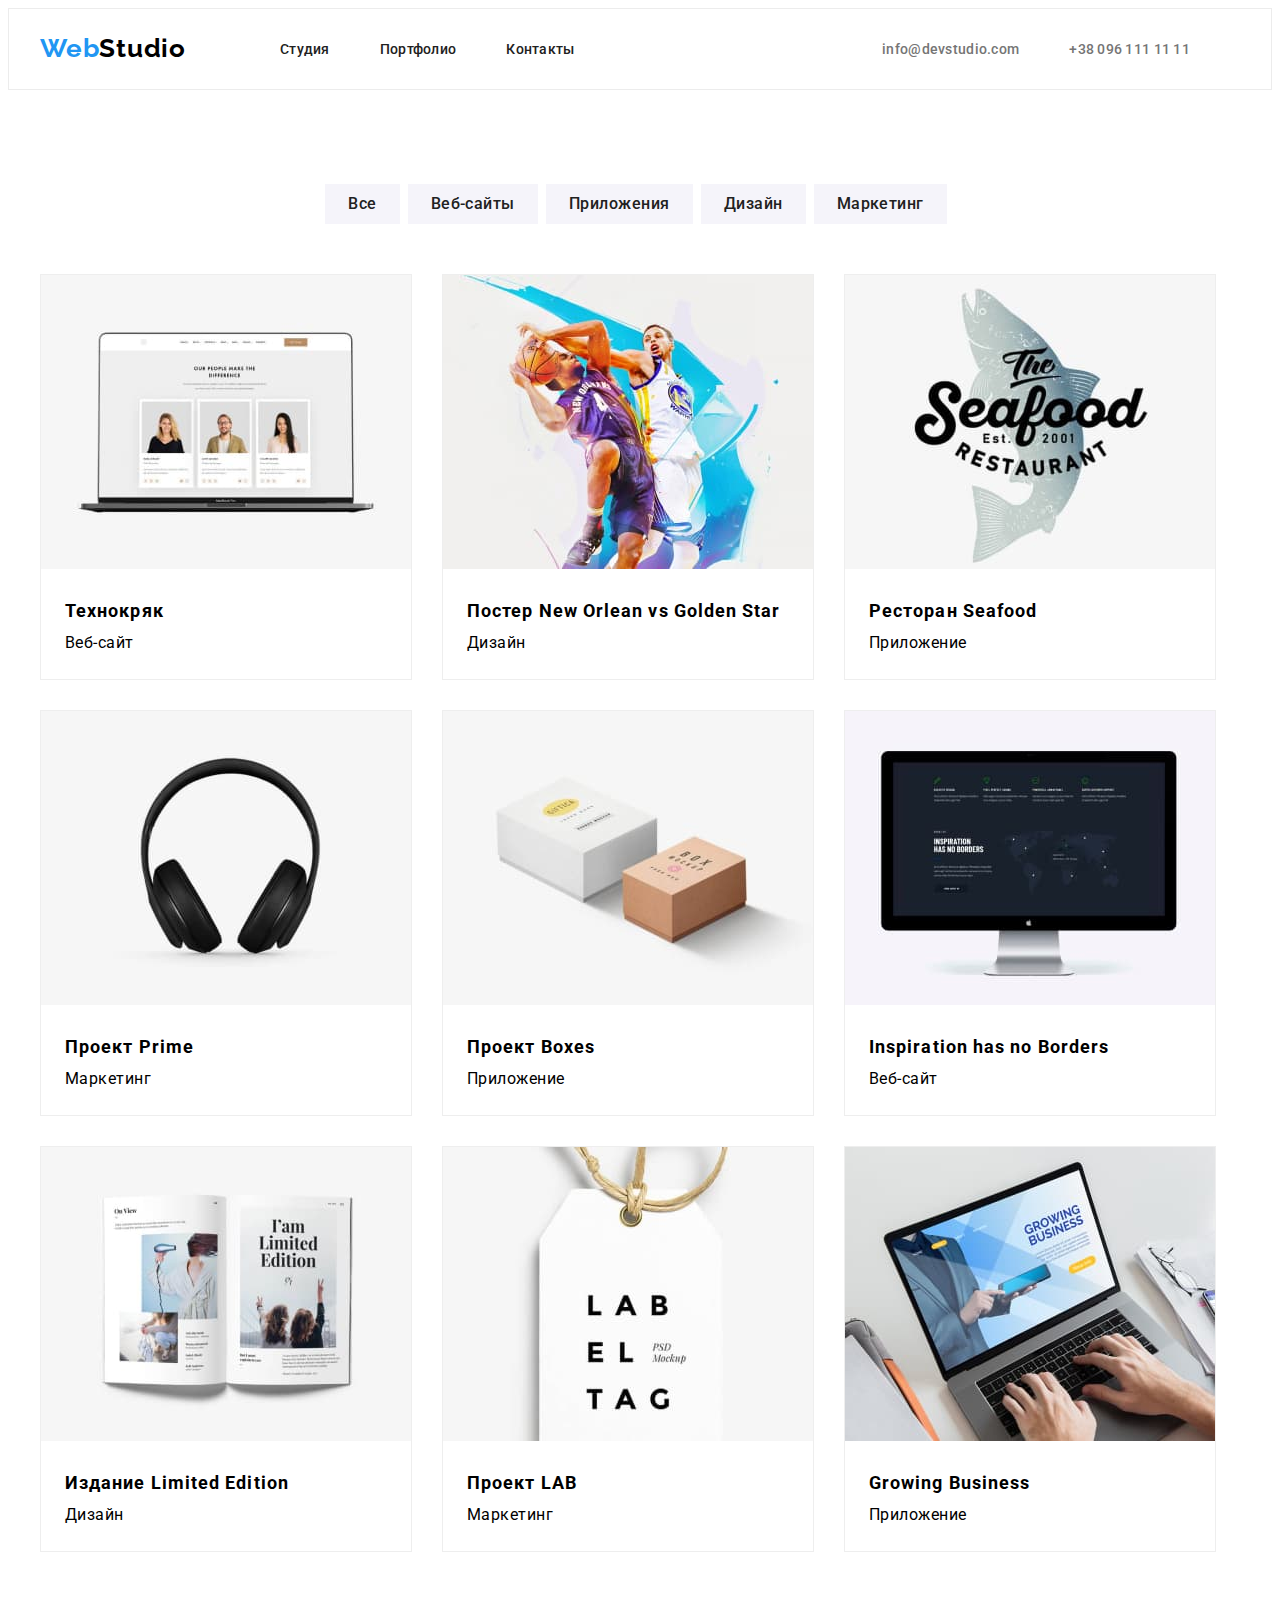
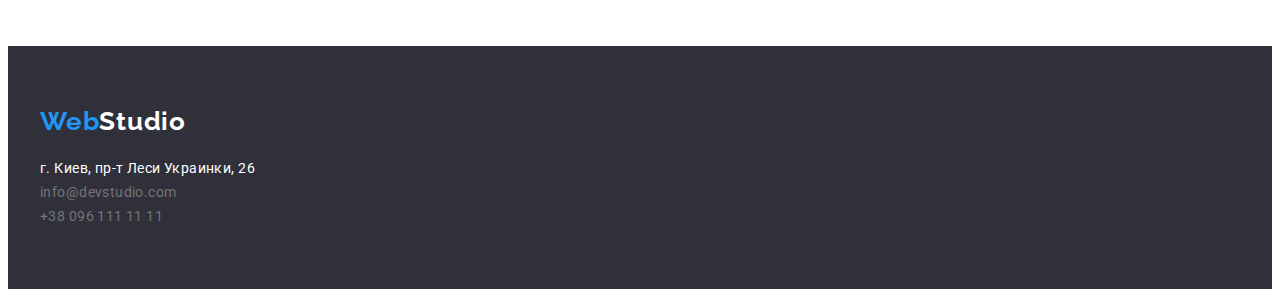
==== portfolio.html @ a43ccb09 "создание 4 домашки" ====
<!DOCTYPE html>
<html lang="ru">
  <head>
    <meta charset="UTF-8" />
    <meta http-equiv="X-UA-Compatible" content="IE=edge" />
    <meta name="viewport" content="width=device-width, initial-scale=1.0" />
    <title>Portfolio</title>
    <link
      rel="stylesheet"
      href="https://cdnjs.cloudflare.com/ajax/libs/modern-normalize/1.1.0/modern-normalize.min.css"
      integrity="sha512-wpPYUAdjBVSE4KJnH1VR1HeZfpl1ub8YT/NKx4PuQ5NmX2tKuGu6U/JRp5y+Y8XG2tV+wKQpNHVUX03MfMFn9Q=="
      crossorigin="anonymous"
      referrerpolicy="no-referrer"
    />
    <link rel="stylesheet" href="
    <link rel="preconnect" href="https://fonts.googleapis.com" />
    <link rel="preconnect" href="https://fonts.gstatic.com" crossorigin />
    <link
      href="https://fonts.googleapis.com/css2?family=Raleway:wght@700&family=Roboto:wght@400;500;700;900&display=swap"
      rel="stylesheet"
    />
    <link rel="stylesheet" href="./css/reset.css" />
    <link rel="stylesheet" href="./css/style.css" />
  </head>
  <body>
    <header class="header">
      <div class="container header-container">
        <a class="header-logo link" href="./index.html"
          >Web<span class="logo-color">Studio</span></a
        >
        <nav class="header-nav">
          <ul class="header-list">
            <li class="header-item">
              <a class="header-link" href="./index.html">Студия</a>
            </li>
            <li class="header-item">
              <a class="header-link" href="./portfolio.html">Портфолио</a>
            </li>
            <li class="header-item">
              <a class="header-link" href="https://Contacty/">Контакты</a>
            </li>
          </ul>
        </nav>
        <ul class="contacts">
          <li class="contacts-item">
            <a class="contacts-link" href="mailto:info@devstudio.com"
              >info@devstudio.com</a
            >
          </li>
          <li class="contacts-item">
            <a class="contacts-link" href="tel:+380961111111"
              >+38 096 111 11 11</a
            >
          </li>
        </ul>
      </div>
    </header>
    <main>
      <section class="section">
        <div class="container">
          <h1 class="button-title">Наши преимущества</h1>
          <ul class="button-wrap">
            <li class="button-bt">Все</li>
            <li class="button-bt">Веб-сайты</li>
            <li class="button-bt">Приложения</li>
            <li class="button-bt">Дизайн</li>
            <li class="button-bt">Маркетинг</li>
          </ul>
          <ul class="flex-list">
            <li class="flex-list-card">
              <img
                src="./images/tehnokryak.jpg"
                alt="ноутбук"
                width="370"
                height="294"
              />
              <h2 class="flex-list-name">Технокряк</h2>
              <p class="flex-list-profession">Веб-сайт</p>
            </li>
            <li class="flex-list-card">
              <img
                src="./images/poster.jpg"
                alt="бейсболисты кидают мячь"
                width="370"
                height="294"
              />
              <h2 class="flex-list-name">
                Постер <span lang="en">New Orlean vs Golden Star</span>
              </h2>
              <p class="flex-list-profession">Дизайн</p>
            </li>
            <li class="flex-list-card">
              <img
                src="./images/restoran.jpg"
                alt="логотип ресторана"
                width="370"
                height="294"
              />
              <h2 class="flex-list-name">
                Ресторан <span lang="en">Seafood</span>
              </h2>
              <p class="flex-list-profession">Приложение</p>
            </li>
            <li class="flex-list-card">
              <img
                src="./images/naushniki.jpg"
                alt="Наушники"
                width="370"
                height="294"
              />
              <h2 class="flex-list-name">
                Проект <span lang="en">Prime</span>
              </h2>
              <p class="flex-list-profession">Маркетинг</p>
            </li>
            <li class="flex-list-card">
              <img
                src="./images/korobka.jpg"
                alt="коробки"
                width="370"
                height="294"
              />
              <h2 class="flex-list-name">
                Проект <span lang="en">Boxes</span>
              </h2>
              <p class="flex-list-profession">Приложение</p>
            </li>
            <li class="flex-list-card">
              <img
                src="./images/monitor.jpg"
                alt="экран монитора"
                width="370"
                height="294"
              />
              <h2 lang="en" class="flex-list-name">
                Inspiration has no Borders
              </h2>
              <p class="flex-list-profession">Веб-сайт</p>
            </li>
            <li class="flex-list-card">
              <img
                src="./images/gurnal.jpg"
                alt="страницы журнала"
                width="370"
                height="294"
              />
              <h2 class="flex-list-name">
                Издание <span lang="en">Limited Edition</span>
              </h2>
              <p class="flex-list-profession">Дизайн</p>
            </li>
            <li class="flex-list-card">
              <img
                src="./images/lab.jpg"
                alt="лейбл"
                width="370"
                height="294"
              />
              <h2 class="flex-list-name">Проект <span lang="en">LAB</span></h2>
              <p class="flex-list-profession">Маркетинг</p>
            </li>
            <li class="flex-list-card">
              <img
                src="./images/bissnes-nout.jpg"
                alt="экран ноутбука"
                width="370"
                height="294"
              />
              <h2 lang="en" class="flex-list-name">Growing Business</h2>
              <p class="flex-list-profession">Приложение</p>
            </li>
          </ul>
        </div>
      </section>
    </main>
    <footer>
      <div class="container">
        <a class="header-logo" href="./index.html"
          >Web<span class="logo-color-footer">Studio</span></a
        >
        <address class="footer-address">
          <ul class="footer-list">
            <li class="footer-item"><p>г. Киев, пр-т Леси Украинки, 26</p></li>
            <li>
              <a class="link-footer" href="mailto:info@devstudio.com"
                >info@devstudio.com</a
              >
            </li>
            <li>
              <a class="link-footer" href="tel:+380961111111"
                >+38 096 111 11 11</a
              >
            </li>
          </ul>
        </address>
      </div>
    </footer>
  </body>
</html>
---- css/style.css ----
:root {
    --text-color: #212121;
    --lilte-text-color: #757575;
    --baner-color: #2F303A;
    --bt-color: #FFFFFF;
    --accent-color: #2196F3;
    --team-color:#F5F4FA;
}
body{
    font-family: "Roboto", sans-serif;
    color: var(--fon-color)
}
li {
    list-style: none;
}

a {
    text-decoration: none;
}

/* ------------Header---------- */
.header {
    padding-top: 24px;
    padding-bottom: 25px;
    border: 1px solid #ECECEC;
}
.container {
    width: 1200px;
    padding-left: 15px;
    padding-right: 15px;
    margin: 0 auto;
}
.header-nav {
     margin-left: 94px;
}
.header-list {
    display: flex;
    align-items: center;
}
.header {
    display: flex;
}
.header-container {
    display: flex;
    align-items: center;
}
.contacts {
    display: flex;
    margin-left: auto;
    align-items: center;
}
.contacts-item :nth-child(1){
    margin-right: 50px;
}

.header-logo {
    font-family: raleway, sans-serif;
    font-weight: 700;
    font-size: 26px;
    line-height: 1.19;
    letter-spacing: 0.03em;
    color: var(--accent-color);
}
.logo-color {
     color: #000000;
}
.header-item {
    margin-right: 50px;
}
.header-link {
    font-weight: 500;
    font-size: 14px;
    line-height: 1.14;
    letter-spacing: 0.02em;
    color: var(--text-color); 
}
.contacts-link {
    font-weight: 500;
    font-size: 14px;
    line-height: 1.14;
    letter-spacing: 0.02em;
    color: var(--lilte-text-color);
}

.header-link:hover,
.header-link:focus,
.contacts-link:hover,
.contacts-link:focus,
.link-footer:hover,
.link-footer:focus,
.baner-bt:focus,
.button-bt:focus {
    color: var(--accent-color);
}
.button-bt:hover {
    background-color: var(--accent-color);
    color: var(--bt-color);
}
/* ---------------section-Baner----------------- */
.baner-title {
    font-weight: 900;
    font-size: 44px;
    line-height: 1.36;
    text-align: center;
    letter-spacing: 0.06em;
    text-transform: uppercase;
    width: 100%;
    color: #FFFFFF;
}
.baner {
    background-color: #2F303A;
    background-image: linear-gradient(
        rgba(47, 48, 58, 0.4),
        rgba(47, 48, 58, 0.4)
    ),
    url(../images/banner-foto.jpg);
    background-position: center;
    background-repeat: no-repeat;
    background-size: cover;
    box-sizing: border-box;
    border: 1px solid #000000;
    box-shadow: 0px 4px 4px rgba(0, 0, 0, 0.25);
    padding-top: 200px;
    padding-bottom: 200px;
    text-align: center;
}
.baner-bt {
    font-size: 16px;
    line-height: 1.85;
    text-align: center;
    letter-spacing: 0.06em;
    color: var(--bt-color);
    background-color: var(--accent-color);
    cursor: pointer;
    margin-top: 30px;
}
.button-bt {
    font-weight: 500;
    font-size: 16px;
    line-height: 1.62;
    text-align: center;
    letter-spacing: 0.03em;
    color: var(--text-color);
    margin-right: 8px;
    background-color: var(--team-color);
    border:1px solid #F5F4FA ;
    padding: 6px 22px;
}
.button-wrap {
    display: flex;
    justify-content: center;
    margin-bottom: 50px;
}
.button-title {
    display: none;
}
/* ----------------section-About------------------- */
.section {
    padding-top: 94px;
    padding-bottom: 94px;
}
.about-item {
    margin-right: 30px;
}
.about-item-title {
    font-weight: 700;
    font-size: 14px;
    line-height: 1.14;
    letter-spacing: 0.03em;
    text-transform: uppercase;
    color: var(--text-color);
}

.about-item-text {
    font-size: 14px;
    line-height: 1.71;
    letter-spacing: 0.03em;
    color: var(--lilte-text-color);
    margin-top: 10px;
    margin-bottom: 94px;
 }
.flex-list {
    display: flex;
    flex-wrap: wrap;
}
.flex-list-card {
    width: 370px;
    height: 404px;
    background-color: var(--bt-color);
    border: 1px solid #EEEEEE;
    margin-bottom: 30px;
}
.flex-list-card:not(:nth-child(3n)) {
    margin-right: 30px;
}
.flex-list-card:nth-child(n+7) {
    margin-bottom: 0px;
}

.flex-list-name {
    font-weight: 700;
    font-size: 18px;
    line-height: 2;
    letter-spacing: 0.06em;
    padding: 24px 24px 4px 24px;
}
.flex-list-profession {
    font-size: 16px;
    line-height: 1,87;
    letter-spacing: 0.03em;
    padding: 0px 24px;
}
.about-list {
    display: flex;
}
/* ---------------------Work------------------------ */
.work {
    padding-top: 0;
}

.work-title {
    font-weight: 700;
    font-size: 36px;
    line-height: 1.16;
    text-align: center;
    letter-spacing: 0.03em;
    color: var(--text-color);
    margin-bottom: 50px;
}
.work-list {
    display: flex;
    justify-content: space-between;
}

/* -------------------TEAM---------------------- */
.team {
    background-color: var(--team-color);
}
.team-title {
    font-weight: 700;
    font-size: 36px;
    line-height: 1.16;
    text-align: center;
    letter-spacing: 0.03em;
    color: var(--text-color);
    margin-bottom: 50px;
}
.team-social-list {
    display: flex;
    justify-content: center;
}
.team-social-link {
    width: 44px;
    height: 44px;
    background-color: rgb(151, 131, 131);
    display: block;
    border-radius: 50%;
}
.team-card-fon {
    width: 270px;
    height: 428px;
    background-color: var(--bt-color);
    box-shadow: 0px 1px 3px rgba(0, 0, 0, 0.12), 0px 1px 1px rgba(0, 0, 0, 0.14), 0px 2px 1px rgba(0, 0, 0, 0.2);
    border-radius: 0px 0px 4px 4px;
}
.team-text {
    padding-top: 30px;
    padding-bottom: 30px;
    text-align: center;
}
.team-icons {
    padding: 16px 32px 30px;
}
.team-item-name {
    font-weight: 500;
    font-size: 16px;
    line-height: 1.18;
    letter-spacing: 0.03em;
    color: var(--text-color);
}
.team-item-profession {
    font-size: 16px;
    line-height: 1.18;
    letter-spacing: 0.03em;
    color: var(--lilte-text-color);
    margin-top: 10px;
}

.team-list {
    display: flex;
    justify-content: space-between;
}
/* -------------Footer------------------- */
footer {
    padding-top: 60px;
    padding-bottom: 60px;
    background-color: var(--baner-color);
}

.logo-color-footer {
    color: var(--bt-color);
}
.footer-address {
    font-style: normal;
    margin-top: 20px;
 }
.footer-item {
    font-size: 14px;
    line-height: 1.71;
    letter-spacing: 0.03em;
    color: var(--bt-color);
}

.link-footer {
    font-size: 14px;
    line-height: 1.71;
    letter-spacing: 0.03em;
    color: var(--lilte-text-color);
    margin-top: 9px;
}
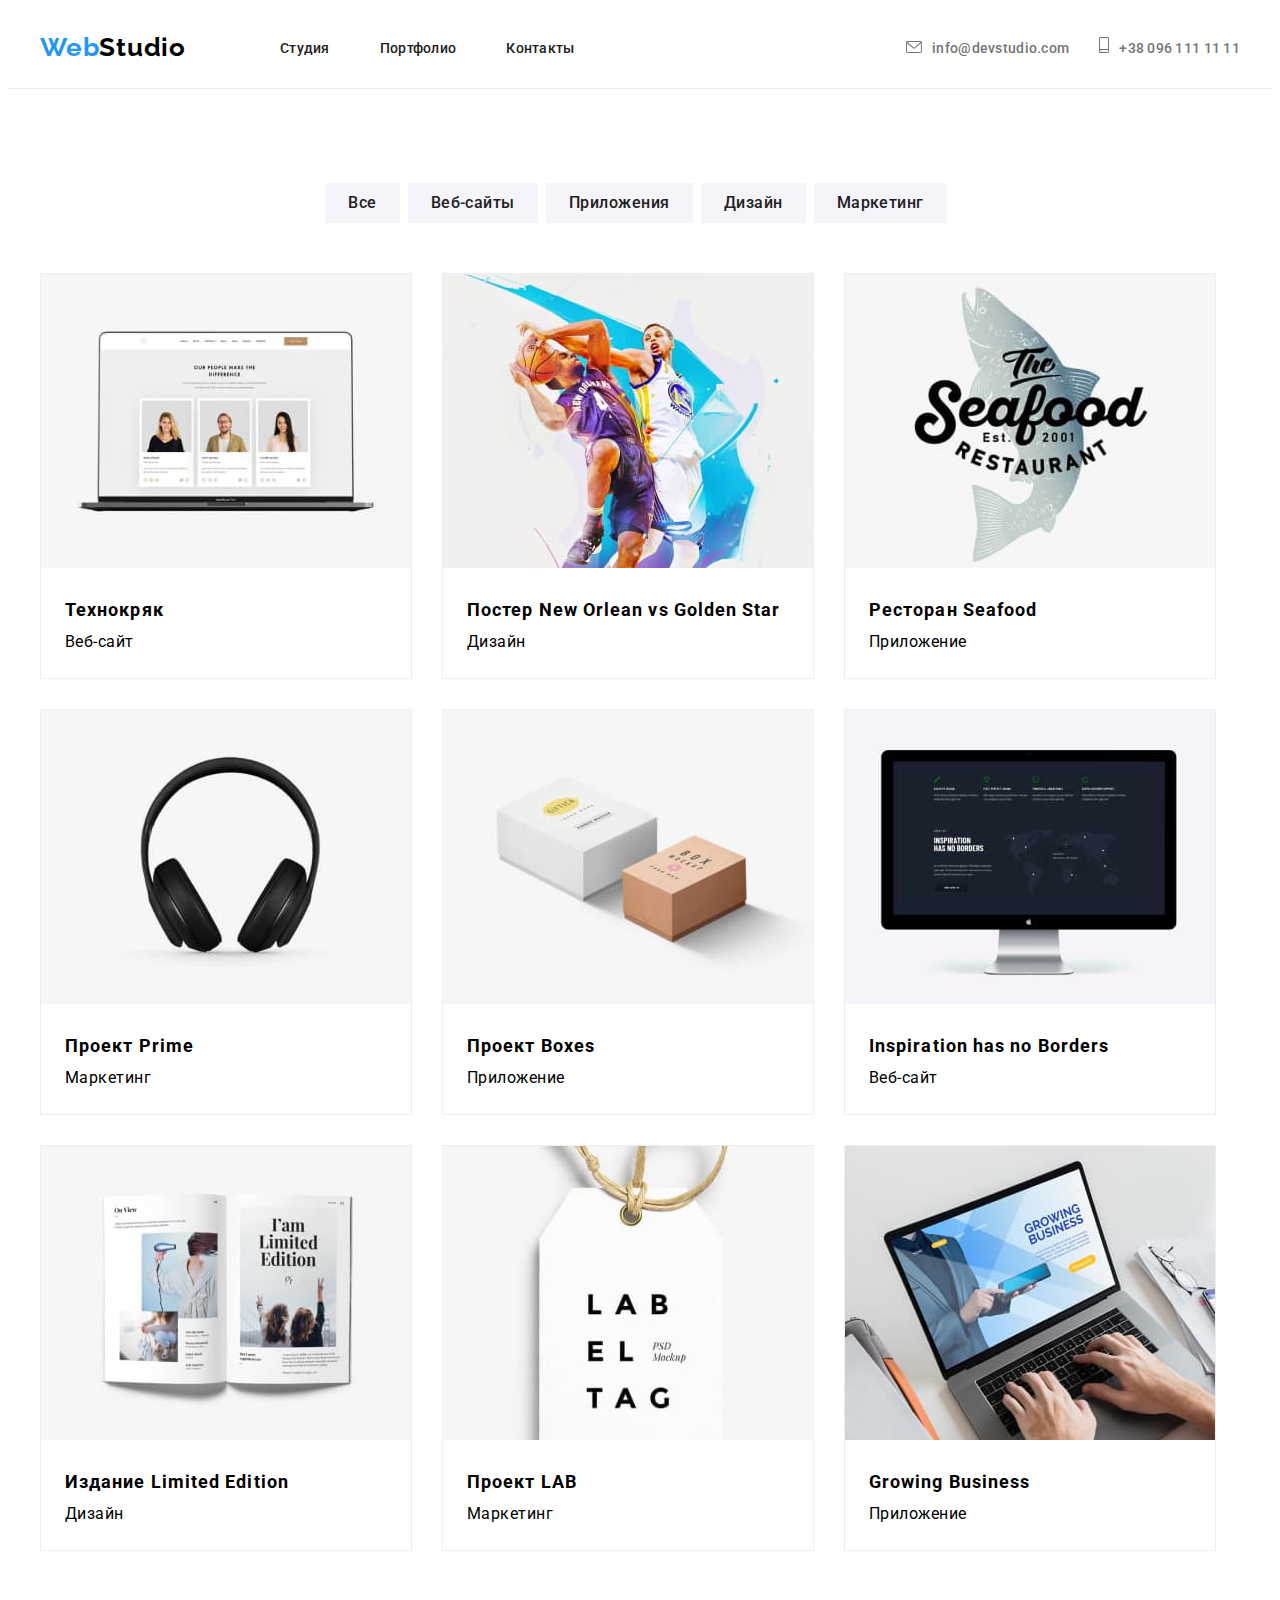
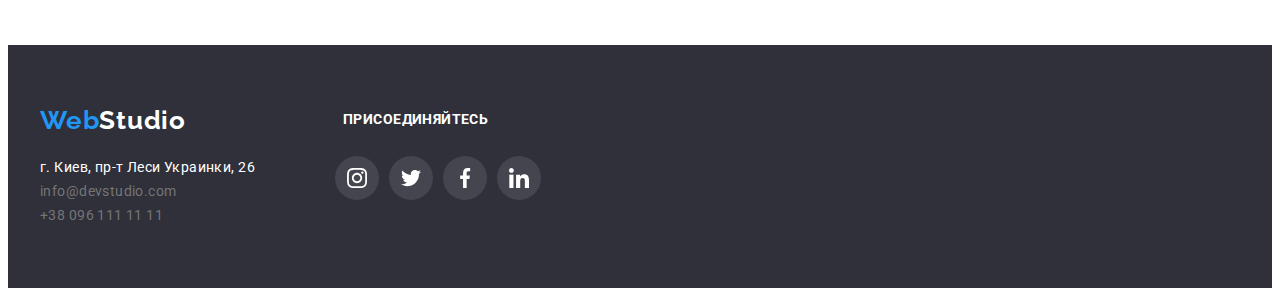
==== commit c1dc2383: "дз4" ====
--- a/portfolio.html
+++ b/portfolio.html
@@ -42,17 +42,14 @@
           </ul>
         </nav>
         <ul class="contacts">
-          <li class="contacts-item">
-            <a class="contacts-link" href="mailto:info@devstudio.com"
-              >info@devstudio.com</a
-            >
-          </li>
-          <li class="contacts-item">
-            <a class="contacts-link" href="tel:+380961111111"
-              >+38 096 111 11 11</a
-            >
-          </li>
-        </ul>
+          <ul class="contacts">
+            <li class="contacts-item"><a class="contacts-link" href="mailto:info@devstudio.com"><svg class="contacts-link-icon" width="16px" height="12px">
+              <use href="./images/header-icons.svg#icon-envelope"></use>
+            </svg>info@devstudio.com</a></li>
+            <li class="contacts-item"><a class="contacts-link" href="tel:+380961111111"><svg class="contacts-link-icon" width="10px" height="16px">
+              <use href="./images/header-icons.svg#icon-smartphone"></use>
+            </svg>+38 096 111 11 11</a></li>
+          </ul>
       </div>
     </header>
     <main>
@@ -175,25 +172,56 @@
     </main>
     <footer>
       <div class="container">
-        <a class="header-logo" href="./index.html"
-          >Web<span class="logo-color-footer">Studio</span></a
-        >
-        <address class="footer-address">
-          <ul class="footer-list">
-            <li class="footer-item"><p>г. Киев, пр-т Леси Украинки, 26</p></li>
-            <li>
-              <a class="link-footer" href="mailto:info@devstudio.com"
-                >info@devstudio.com</a
-              >
-            </li>
-            <li>
-              <a class="link-footer" href="tel:+380961111111"
-                >+38 096 111 11 11</a
-              >
-            </li>
-          </ul>
-        </address>
-      </div>
+        <div class="container-footer">
+          <a class="header-logo" href="./index.html">Web<span class="logo-color-footer">Studio</span></a>
+          <h3 class="footer-social-text">Присоединяйтесь</h3>
+        </div>
+      <address class="footer-address">
+        <ul class="footer-list">
+          <li class="footer-item"><p>г. Киев, пр-т Леси Украинки, 26</p></li>
+          <li>
+            <a class="link-footer" href="mailto:info@devstudio.com"
+              >info@devstudio.com</a
+            >
+          </li>
+          <li>
+            <a class="link-footer" href="tel:+380961111111">+38 096 111 11 11</a>
+          </li>
+        </ul>
+      <div class="footer-social">
+          <ul class="footer-social-list">
+            <li class="footer-social-item">
+              <a href="" class="footer-social-link">
+                <svg class="footer-social-icon" width="20px" height="20px">
+                  <use href="./images/icons.svg#icon-instagram"></use>
+                </svg>
+            </a>
+            </li>
+            <li class="footer-social-item">
+              <a href="" class="footer-social-link">
+              <svg class="footer-social-icon" width="20px" height="20px">
+                <use href="./images/icons.svg#icon-twitter"></use>
+              </svg>
+            </a>
+            </li>
+            <li class="footer-social-item">
+              <a href="" class="footer-social-link">
+                <svg class="footer-social-icon" width="20px" height="20px">
+                  <use href="./images/icons.svg#icon-facebook"></use>
+                </svg>
+            </a>
+            </li>
+            <li class="footer-social-item">
+              <a href="" class="footer-social-link">
+                <svg class="footer-social-icon" width="20px" height="20px">
+                  <use href="./images/icons.svg#icon-linkedin"></use>
+                </svg>
+            </a>
+            </li>
+          </ul>
+    </div>
+    </div>
+    </address>
     </footer>
   </body>
 </html>
--- a/css/style.css
+++ b/css/style.css
@@ -22,7 +22,7 @@
 .header {
     padding-top: 24px;
     padding-bottom: 25px;
-    border: 1px solid #ECECEC;
+    border-bottom: 1px solid #ECECEC;
 }
 .container {
     width: 1200px;
@@ -49,10 +49,9 @@
     margin-left: auto;
     align-items: center;
 }
-.contacts-item :nth-child(1){
-    margin-right: 50px;
-}
-
+.contacts-link-icon {
+    margin-right: 10px;
+}
 .header-logo {
     font-family: raleway, sans-serif;
     font-weight: 700;
@@ -80,10 +79,16 @@
     line-height: 1.14;
     letter-spacing: 0.02em;
     color: var(--lilte-text-color);
+    margin-left: 30px;
+}
+.contacts-link-icon {
+    fill: currentColor;
 }
 
 .header-link:hover,
 .header-link:focus,
+.contacts-link-icon:hover
+.contacts-link-icon:focus,
 .contacts-link:hover,
 .contacts-link:focus,
 .link-footer:hover,
@@ -92,7 +97,8 @@
 .button-bt:focus {
     color: var(--accent-color);
 }
-.button-bt:hover {
+.button-bt:hover,
+.baner-bt:hover {
     background-color: var(--accent-color);
     color: var(--bt-color);
 }
@@ -116,9 +122,9 @@
     url(../images/banner-foto.jpg);
     background-position: center;
     background-repeat: no-repeat;
-    background-size: cover;
     box-sizing: border-box;
     border: 1px solid #000000;
+    background-size: cover;
     box-shadow: 0px 4px 4px rgba(0, 0, 0, 0.25);
     padding-top: 200px;
     padding-bottom: 200px;
@@ -131,8 +137,13 @@
     letter-spacing: 0.06em;
     color: var(--bt-color);
     background-color: var(--accent-color);
+    box-shadow: 0px 4px 4px rgba(0, 0, 0, 0.15);
+    border-radius: 4px;
     cursor: pointer;
     margin-top: 30px;
+    width: 200px;
+    height: 50px;
+    font-weight: 700;
 }
 .button-bt {
     font-weight: 500;
@@ -162,6 +173,7 @@
 .about-item {
     margin-right: 30px;
 }
+
 .about-item-title {
     font-weight: 700;
     font-size: 14px;
@@ -170,14 +182,22 @@
     text-transform: uppercase;
     color: var(--text-color);
 }
-
+.about-item-link {
+    width: 270px;
+    height: 120px;
+    background: #F5F4FA;
+    border-radius: 4px;
+    margin-bottom: 30px;
+    display: flex;
+    justify-content: center;
+    align-items: center;
+}
 .about-item-text {
     font-size: 14px;
     line-height: 1.71;
     letter-spacing: 0.03em;
     color: var(--lilte-text-color);
     margin-top: 10px;
-    margin-bottom: 94px;
  }
 .flex-list {
     display: flex;
@@ -196,6 +216,10 @@
 .flex-list-card:nth-child(n+7) {
     margin-bottom: 0px;
 }
+.flex-list-card:focus, .flex-list-card:hover {
+    box-shadow: 0px 1px 1px rgba(0, 0, 0, 0.12), 0px 4px 4px rgba(0, 0, 0, 0.06), 1px 4px 6px rgba(0, 0, 0, 0.16);
+    cursor: pointer;
+}
 
 .flex-list-name {
     font-weight: 700;
@@ -252,9 +276,20 @@
 .team-social-link {
     width: 44px;
     height: 44px;
-    background-color: rgb(151, 131, 131);
-    display: block;
+    background-color: var(--bt-color);
+    display: flex;
+    justify-content: center;
+    align-items: center;
     border-radius: 50%;
+    margin-top: 16px;
+    color: #AFB1B8;
+ }
+ .team-social-icon {
+     fill: currentColor;
+ }
+.team-social-link:hover, .team-social-link:focus {
+    background-color: var(--accent-color);
+    color: #FFFFFF;
 }
 .team-card-fon {
     width: 270px;
@@ -264,12 +299,11 @@
     border-radius: 0px 0px 4px 4px;
 }
 .team-text {
-    padding-top: 30px;
     padding-bottom: 30px;
     text-align: center;
 }
 .team-icons {
-    padding: 16px 32px 30px;
+    padding: 30px 32px;
 }
 .team-item-name {
     font-weight: 500;
@@ -290,6 +324,42 @@
     display: flex;
     justify-content: space-between;
 }
+/* ------------------Clients-------------- */
+.clients-title {
+    font-weight: 700;
+    font-size: 36px;
+    line-height: 42px;
+    text-align: center;
+    letter-spacing: 0.03em;
+    color: var(--text-color);
+    margin-bottom: 50px;
+}
+.clients-list {
+    display: flex;
+    justify-content: center;
+}
+.clients-item {
+    width: 170px;
+    height: 92px;
+    border: 1px solid #AFB1B8;
+    box-sizing: border-box;
+    border-radius: 4px;
+    margin-right: 30px;
+    display: flex;
+    justify-content: center;
+    align-items: center;
+}
+.clients-link {
+    color: #AFB1B8;
+}
+.clients-icon {
+    fill: currentColor;
+}
+.clients-icon:hover,clients-link:hover, 
+.clients-icon:focus {
+    color: var(--accent-color);
+}
+
 /* -------------Footer------------------- */
 footer {
     padding-top: 60px;
@@ -297,12 +367,16 @@
     background-color: var(--baner-color);
 }
 
+.container-footer {
+    display: flex;
+}
 .logo-color-footer {
     color: var(--bt-color);
 }
 .footer-address {
     font-style: normal;
     margin-top: 20px;
+    display: flex;
  }
 .footer-item {
     font-size: 14px;
@@ -318,3 +392,37 @@
     color: var(--lilte-text-color);
     margin-top: 9px;
 }
+.footer-social-text {
+    font-weight: 700;
+    font-size: 14px;
+    line-height: 1.14;
+    letter-spacing: 0.03em;
+    color: var(--bt-color);
+    text-transform: uppercase;
+    margin-left: 150px;
+    padding: 7px;
+}
+.footer-social-list {
+    display: flex;
+    justify-content: center;
+}
+.footer-social-link {
+    width: 44px;
+    height: 44px;
+    background-color: rgba(255, 255, 255, 0.1);
+    display: flex;
+    justify-content: center;
+    align-items: center;
+    border-radius: 50%;
+    margin-left: 10px;
+    color: #FFFFFF;
+}
+.footer-social-icon {
+    fill: currentColor;
+}
+.footer-social {
+    margin-left: 70px;
+}
+.footer-social-link:hover, .team-social-link:focus {
+    background-color: var(--accent-color);
+}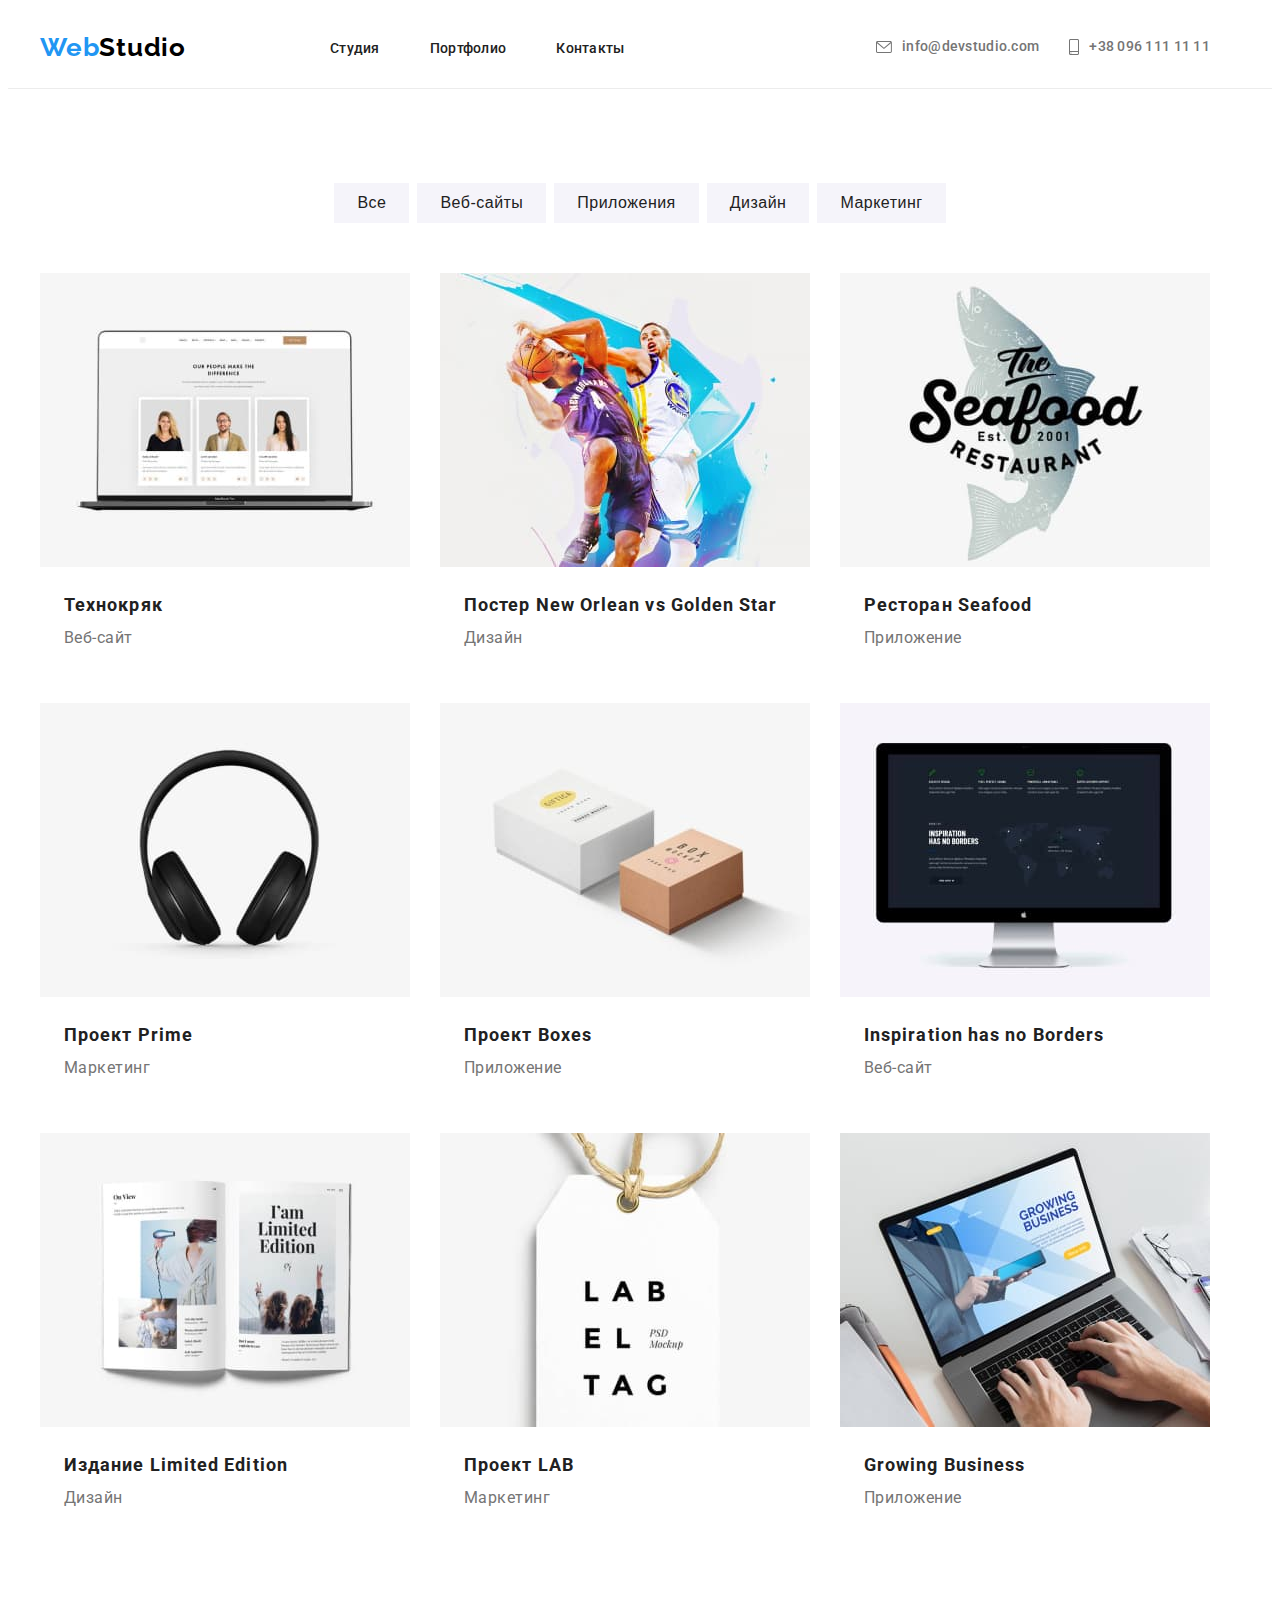
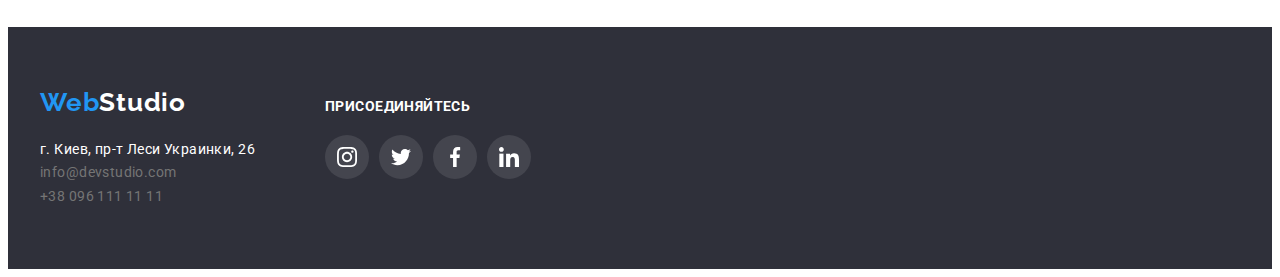
==== commit 4fd7c895: "Переделка ДЗ" ====
--- a/portfolio.html
+++ b/portfolio.html
@@ -30,9 +30,7 @@
         >
         <nav class="header-nav">
           <ul class="header-list">
-            <li class="header-item">
-              <a class="header-link" href="./index.html">Студия</a>
-            </li>
+            <li class="header-item"><a class="header-link" href="./index.html">Студия</a></li>
             <li class="header-item">
               <a class="header-link" href="./portfolio.html">Портфолио</a>
             </li>
@@ -42,14 +40,21 @@
           </ul>
         </nav>
         <ul class="contacts">
-          <ul class="contacts">
-            <li class="contacts-item"><a class="contacts-link" href="mailto:info@devstudio.com"><svg class="contacts-link-icon" width="16px" height="12px">
-              <use href="./images/header-icons.svg#icon-envelope"></use>
-            </svg>info@devstudio.com</a></li>
-            <li class="contacts-item"><a class="contacts-link" href="tel:+380961111111"><svg class="contacts-link-icon" width="10px" height="16px">
-              <use href="./images/header-icons.svg#icon-smartphone"></use>
-            </svg>+38 096 111 11 11</a></li>
-          </ul>
+          <li class="contacts-item">
+            <a class="contacts-link" href="mailto:info@devstudio.com"
+              ><svg class="contacts-link-icon" width="16" height="12">
+                <use href="./images/header-icons.svg#icon-envelope"></use></svg
+              >info@devstudio.com</a
+            >
+          </li>
+          <li class="contacts-item">
+            <a class="contacts-link" href="tel:+380961111111"
+              ><svg class="contacts-link-icon" width="10" height="16">
+                <use href="./images/header-icons.svg#icon-smartphone"></use></svg
+              >+38 096 111 11 11</a
+            >
+          </li>
+        </ul>
       </div>
     </header>
     <main>
@@ -57,171 +62,172 @@
         <div class="container">
           <h1 class="button-title">Наши преимущества</h1>
           <ul class="button-wrap">
-            <li class="button-bt">Все</li>
-            <li class="button-bt">Веб-сайты</li>
-            <li class="button-bt">Приложения</li>
-            <li class="button-bt">Дизайн</li>
-            <li class="button-bt">Маркетинг</li>
+            <li class="button-item">
+              <button type="button" class="button-bt">Все</button>
+            </li>
+            <li class="button-item">
+              <button type="button" class="button-bt">Веб-сайты</button>
+            </li>
+            <li class="button-item">
+              <button type="button" class="button-bt">Приложения</button>
+            </li>
+            <li class="button-item">
+              <button type="button" class="button-bt">Дизайн</button>
+            </li>
+            <li class="button-item">
+              <button type="button" class="button-bt">Маркетинг</button>
+            </li>
           </ul>
           <ul class="flex-list">
             <li class="flex-list-card">
-              <img
-                src="./images/tehnokryak.jpg"
-                alt="ноутбук"
-                width="370"
-                height="294"
-              />
-              <h2 class="flex-list-name">Технокряк</h2>
-              <p class="flex-list-profession">Веб-сайт</p>
-            </li>
-            <li class="flex-list-card">
-              <img
-                src="./images/poster.jpg"
-                alt="бейсболисты кидают мячь"
-                width="370"
-                height="294"
-              />
-              <h2 class="flex-list-name">
-                Постер <span lang="en">New Orlean vs Golden Star</span>
-              </h2>
-              <p class="flex-list-profession">Дизайн</p>
-            </li>
-            <li class="flex-list-card">
-              <img
-                src="./images/restoran.jpg"
-                alt="логотип ресторана"
-                width="370"
-                height="294"
-              />
-              <h2 class="flex-list-name">
-                Ресторан <span lang="en">Seafood</span>
-              </h2>
-              <p class="flex-list-profession">Приложение</p>
-            </li>
-            <li class="flex-list-card">
-              <img
-                src="./images/naushniki.jpg"
-                alt="Наушники"
-                width="370"
-                height="294"
-              />
-              <h2 class="flex-list-name">
-                Проект <span lang="en">Prime</span>
-              </h2>
-              <p class="flex-list-profession">Маркетинг</p>
-            </li>
-            <li class="flex-list-card">
-              <img
-                src="./images/korobka.jpg"
-                alt="коробки"
-                width="370"
-                height="294"
-              />
-              <h2 class="flex-list-name">
-                Проект <span lang="en">Boxes</span>
-              </h2>
-              <p class="flex-list-profession">Приложение</p>
-            </li>
-            <li class="flex-list-card">
-              <img
-                src="./images/monitor.jpg"
-                alt="экран монитора"
-                width="370"
-                height="294"
-              />
-              <h2 lang="en" class="flex-list-name">
-                Inspiration has no Borders
-              </h2>
-              <p class="flex-list-profession">Веб-сайт</p>
-            </li>
-            <li class="flex-list-card">
-              <img
-                src="./images/gurnal.jpg"
-                alt="страницы журнала"
-                width="370"
-                height="294"
-              />
-              <h2 class="flex-list-name">
-                Издание <span lang="en">Limited Edition</span>
-              </h2>
-              <p class="flex-list-profession">Дизайн</p>
-            </li>
-            <li class="flex-list-card">
-              <img
-                src="./images/lab.jpg"
-                alt="лейбл"
-                width="370"
-                height="294"
-              />
-              <h2 class="flex-list-name">Проект <span lang="en">LAB</span></h2>
-              <p class="flex-list-profession">Маркетинг</p>
-            </li>
-            <li class="flex-list-card">
-              <img
-                src="./images/bissnes-nout.jpg"
-                alt="экран ноутбука"
-                width="370"
-                height="294"
-              />
-              <h2 lang="en" class="flex-list-name">Growing Business</h2>
-              <p class="flex-list-profession">Приложение</p>
+              <a class="flex-list-link" href="">
+                <img src="./images/tehnokryak.jpg" alt="ноутбук" width="370" height="294" />
+                <div class="flex-list-text">
+                  <h2 class="flex-list-name">Технокряк</h2>
+                  <p class="flex-list-profession">Веб-сайт</p>
+                </div>
+              </a>
+            </li>
+            <li class="flex-list-card">
+              <a class="flex-list-link" href="">
+                <img
+                  src="./images/poster.jpg"
+                  alt="бейсболисты кидают мячь"
+                  width="370"
+                  height="294"
+                />
+                <div class="flex-list-text">
+                  <h2 class="flex-list-name">
+                    Постер <span lang="en">New Orlean vs Golden Star</span>
+                  </h2>
+                  <p class="flex-list-profession">Дизайн</p>
+                </div>
+              </a>
+            </li>
+            <li class="flex-list-card">
+              <a class="flex-list-link" href="">
+                <img src="./images/restoran.jpg" alt="логотип ресторана" width="370" height="294" />
+                <div class="flex-list-text">
+                  <h2 class="flex-list-name">Ресторан <span lang="en">Seafood</span></h2>
+                  <p class="flex-list-profession">Приложение</p>
+                </div>
+              </a>
+            </li>
+            <li class="flex-list-card">
+              <a class="flex-list-link" href="">
+                <img src="./images/naushniki.jpg" alt="Наушники" width="370" height="294" />
+                <div class="flex-list-text">
+                  <h2 class="flex-list-name">Проект <span lang="en">Prime</span></h2>
+                  <p class="flex-list-profession">Маркетинг</p>
+                </div>
+              </a>
+            </li>
+            <li class="flex-list-card">
+              <a class="flex-list-link" href="">
+                <img src="./images/korobka.jpg" alt="коробки" width="370" height="294" />
+                <div class="flex-list-text">
+                  <h2 class="flex-list-name">Проект <span lang="en">Boxes</span></h2>
+                  <p class="flex-list-profession">Приложение</p>
+                </div>
+              </a>
+            </li>
+            <li class="flex-list-card">
+              <a class="flex-list-link" href="">
+                <img src="./images/monitor.jpg" alt="экран монитора" width="370" height="294" />
+                <div class="flex-list-text">
+                  <h2 lang="en" class="flex-list-name">Inspiration has no Borders</h2>
+                  <p class="flex-list-profession">Веб-сайт</p>
+                </div>
+              </a>
+            </li>
+            <li class="flex-list-card">
+              <a class="flex-list-link" href="">
+                <img src="./images/gurnal.jpg" alt="страницы журнала" width="370" height="294" />
+                <div class="flex-list-text">
+                  <h2 class="flex-list-name">Издание <span lang="en">Limited Edition</span></h2>
+                  <p class="flex-list-profession">Дизайн</p>
+                </div>
+              </a>
+            </li>
+            <li class="flex-list-card">
+              <a class="flex-list-link" href="">
+                <img src="./images/lab.jpg" alt="лейбл" width="370" height="294" />
+                <div class="flex-list-text">
+                  <h2 class="flex-list-name">Проект <span lang="en">LAB</span></h2>
+                  <p class="flex-list-profession">Маркетинг</p>
+                </div>
+              </a>
+            </li>
+            <li class="flex-list-card">
+              <a class="flex-list-link" href="">
+                <img
+                  src="./images/bissnes-nout.jpg"
+                  alt="экран ноутбука"
+                  width="370"
+                  height="294"
+                />
+                <div class="flex-list-text">
+                  <h2 lang="en" class="flex-list-name">Growing Business</h2>
+                  <p class="flex-list-profession">Приложение</p>
+                </div>
+              </a>
             </li>
           </ul>
         </div>
       </section>
     </main>
     <footer>
-      <div class="container">
+      <div class="container footer-container">
         <div class="container-footer">
-          <a class="header-logo" href="./index.html">Web<span class="logo-color-footer">Studio</span></a>
+          <a class="header-logo" href="./index.html"
+            >Web<span class="logo-color-footer">Studio</span></a
+          >
+          <address class="footer-address">
+            <ul class="footer-list">
+              <li class="footer-item"><p>г. Киев, пр-т Леси Украинки, 26</p></li>
+              <li>
+                <a class="link-footer" href="mailto:info@devstudio.com">info@devstudio.com</a>
+              </li>
+              <li>
+                <a class="link-footer" href="tel:+380961111111">+38 096 111 11 11</a>
+              </li>
+            </ul>
+          </address>
+        </div>
+        <div class="footer-social">
           <h3 class="footer-social-text">Присоединяйтесь</h3>
+          <ul class="footer-social-list">
+            <li class="footer-social-item">
+              <a href="" class="footer-social-link">
+                <svg class="footer-social-icon" width="20" height="20">
+                  <use href="./images/icons.svg#icon-instagram"></use>
+                </svg>
+              </a>
+            </li>
+            <li class="footer-social-item">
+              <a href="" class="footer-social-link">
+                <svg class="footer-social-icon" width="20" height="20">
+                  <use href="./images/icons.svg#icon-twitter"></use>
+                </svg>
+              </a>
+            </li>
+            <li class="footer-social-item">
+              <a href="" class="footer-social-link">
+                <svg class="footer-social-icon" width="20" height="20">
+                  <use href="./images/icons.svg#icon-facebook"></use>
+                </svg>
+              </a>
+            </li>
+            <li class="footer-social-item">
+              <a href="" class="footer-social-link">
+                <svg class="footer-social-icon" width="20" height="20">
+                  <use href="./images/icons.svg#icon-linkedin"></use>
+                </svg>
+              </a>
+            </li>
+          </ul>
         </div>
-      <address class="footer-address">
-        <ul class="footer-list">
-          <li class="footer-item"><p>г. Киев, пр-т Леси Украинки, 26</p></li>
-          <li>
-            <a class="link-footer" href="mailto:info@devstudio.com"
-              >info@devstudio.com</a
-            >
-          </li>
-          <li>
-            <a class="link-footer" href="tel:+380961111111">+38 096 111 11 11</a>
-          </li>
-        </ul>
-      <div class="footer-social">
-          <ul class="footer-social-list">
-            <li class="footer-social-item">
-              <a href="" class="footer-social-link">
-                <svg class="footer-social-icon" width="20px" height="20px">
-                  <use href="./images/icons.svg#icon-instagram"></use>
-                </svg>
-            </a>
-            </li>
-            <li class="footer-social-item">
-              <a href="" class="footer-social-link">
-              <svg class="footer-social-icon" width="20px" height="20px">
-                <use href="./images/icons.svg#icon-twitter"></use>
-              </svg>
-            </a>
-            </li>
-            <li class="footer-social-item">
-              <a href="" class="footer-social-link">
-                <svg class="footer-social-icon" width="20px" height="20px">
-                  <use href="./images/icons.svg#icon-facebook"></use>
-                </svg>
-            </a>
-            </li>
-            <li class="footer-social-item">
-              <a href="" class="footer-social-link">
-                <svg class="footer-social-icon" width="20px" height="20px">
-                  <use href="./images/icons.svg#icon-linkedin"></use>
-                </svg>
-            </a>
-            </li>
-          </ul>
-    </div>
-    </div>
-    </address>
+      </div>
     </footer>
   </body>
 </html>
--- a/css/style.css
+++ b/css/style.css
@@ -64,7 +64,7 @@
      color: #000000;
 }
 .header-item {
-    margin-right: 50px;
+    margin-left: 50px;
 }
 .header-link {
     font-weight: 500;
@@ -73,13 +73,17 @@
     letter-spacing: 0.02em;
     color: var(--text-color); 
 }
+.contacts-item {
+    margin-right: 30px;
+}
 .contacts-link {
     font-weight: 500;
     font-size: 14px;
     line-height: 1.14;
     letter-spacing: 0.02em;
     color: var(--lilte-text-color);
-    margin-left: 30px;
+    display: flex;
+    align-items: center;
 }
 .contacts-link-icon {
     fill: currentColor;
@@ -122,10 +126,7 @@
     url(../images/banner-foto.jpg);
     background-position: center;
     background-repeat: no-repeat;
-    box-sizing: border-box;
-    border: 1px solid #000000;
     background-size: cover;
-    box-shadow: 0px 4px 4px rgba(0, 0, 0, 0.25);
     padding-top: 200px;
     padding-bottom: 200px;
     text-align: center;
@@ -152,19 +153,32 @@
     text-align: center;
     letter-spacing: 0.03em;
     color: var(--text-color);
-    margin-right: 8px;
     background-color: var(--team-color);
     border:1px solid #F5F4FA ;
     padding: 6px 22px;
 }
+.button-item:not(:last-child) {
+    margin-right: 8px;
+}
+
 .button-wrap {
     display: flex;
     justify-content: center;
     margin-bottom: 50px;
 }
 .button-title {
-    display: none;
-}
+    position: absolute;
+    white-space: nowrap;
+    width: 1px;
+    height: 1px;
+    overflow: hidden;
+    border: 0;
+    padding: 0;
+    clip: rect(0 0 0 0);
+    clip-path: inset(50%);
+    margin: -1px;
+}
+
 /* ----------------section-About------------------- */
 .section {
     padding-top: 94px;
@@ -204,10 +218,7 @@
     flex-wrap: wrap;
 }
 .flex-list-card {
-    width: 370px;
-    height: 404px;
     background-color: var(--bt-color);
-    border: 1px solid #EEEEEE;
     margin-bottom: 30px;
 }
 .flex-list-card:not(:nth-child(3n)) {
@@ -216,23 +227,28 @@
 .flex-list-card:nth-child(n+7) {
     margin-bottom: 0px;
 }
-.flex-list-card:focus, .flex-list-card:hover {
+.flex-list-link {
+    display: block;
+}
+.flex-list-link:focus, .flex-list-link:hover {
     box-shadow: 0px 1px 1px rgba(0, 0, 0, 0.12), 0px 4px 4px rgba(0, 0, 0, 0.06), 1px 4px 6px rgba(0, 0, 0, 0.16);
     cursor: pointer;
 }
-
+.flex-list-text {
+    padding: 20px 24px;
+}
 .flex-list-name {
     font-weight: 700;
     font-size: 18px;
     line-height: 2;
     letter-spacing: 0.06em;
-    padding: 24px 24px 4px 24px;
+    color: var(--text-color);
 }
 .flex-list-profession {
     font-size: 16px;
-    line-height: 1,87;
-    letter-spacing: 0.03em;
-    padding: 0px 24px;
+    line-height: 1.87;
+    letter-spacing: 0.03em;
+    color: var(--lilte-text-color);
 }
 .about-list {
     display: flex;
@@ -272,6 +288,10 @@
 .team-social-list {
     display: flex;
     justify-content: center;
+    margin-top: 16px;
+}
+.team-social-item {
+    margin-right: 10px;
 }
 .team-social-link {
     width: 44px;
@@ -281,7 +301,6 @@
     justify-content: center;
     align-items: center;
     border-radius: 50%;
-    margin-top: 16px;
     color: #AFB1B8;
  }
  .team-social-icon {
@@ -303,7 +322,7 @@
     text-align: center;
 }
 .team-icons {
-    padding: 30px 32px;
+    padding: 30px 0;
 }
 .team-item-name {
     font-weight: 500;
@@ -336,28 +355,33 @@
 }
 .clients-list {
     display: flex;
-    justify-content: center;
 }
 .clients-item {
     width: 170px;
     height: 92px;
+    display: flex;
+    justify-content: center;
+}
+.clients-item:not(:last-child) {
+    margin-right: 30px;
+}
+.clients-link {
+    width: 100%;
+    height: 100%;
+    color: #AFB1B8;
+    display: flex;
+    align-items: center;
+    justify-content: center;
     border: 1px solid #AFB1B8;
-    box-sizing: border-box;
     border-radius: 4px;
-    margin-right: 30px;
-    display: flex;
-    justify-content: center;
-    align-items: center;
-}
-.clients-link {
-    color: #AFB1B8;
 }
 .clients-icon {
     fill: currentColor;
 }
-.clients-icon:hover,clients-link:hover, 
-.clients-icon:focus {
+.clients-link:hover,
+.clients-link:focus {
     color: var(--accent-color);
+    border-color: var(--accent-color);
 }
 
 /* -------------Footer------------------- */
@@ -366,23 +390,24 @@
     padding-bottom: 60px;
     background-color: var(--baner-color);
 }
-
-.container-footer {
-    display: flex;
-}
+.footer-container {
+    display: flex;
+    align-items: baseline;
+}
+
 .logo-color-footer {
     color: var(--bt-color);
 }
 .footer-address {
     font-style: normal;
     margin-top: 20px;
-    display: flex;
- }
+  }
 .footer-item {
     font-size: 14px;
     line-height: 1.71;
     letter-spacing: 0.03em;
     color: var(--bt-color);
+    margin-top: 9px;
 }
 
 .link-footer {
@@ -390,7 +415,6 @@
     line-height: 1.71;
     letter-spacing: 0.03em;
     color: var(--lilte-text-color);
-    margin-top: 9px;
 }
 .footer-social-text {
     font-weight: 700;
@@ -399,12 +423,13 @@
     letter-spacing: 0.03em;
     color: var(--bt-color);
     text-transform: uppercase;
-    margin-left: 150px;
-    padding: 7px;
+    margin-bottom: 20px;
 }
 .footer-social-list {
     display: flex;
-    justify-content: center;
+}
+.footer-social-item:not(:last-child) {
+    margin-right: 10px;
 }
 .footer-social-link {
     width: 44px;
@@ -414,7 +439,6 @@
     justify-content: center;
     align-items: center;
     border-radius: 50%;
-    margin-left: 10px;
     color: #FFFFFF;
 }
 .footer-social-icon {
@@ -423,6 +447,6 @@
 .footer-social {
     margin-left: 70px;
 }
-.footer-social-link:hover, .team-social-link:focus {
+.footer-social-link:hover, .footer-social-link:focus {
     background-color: var(--accent-color);
 }